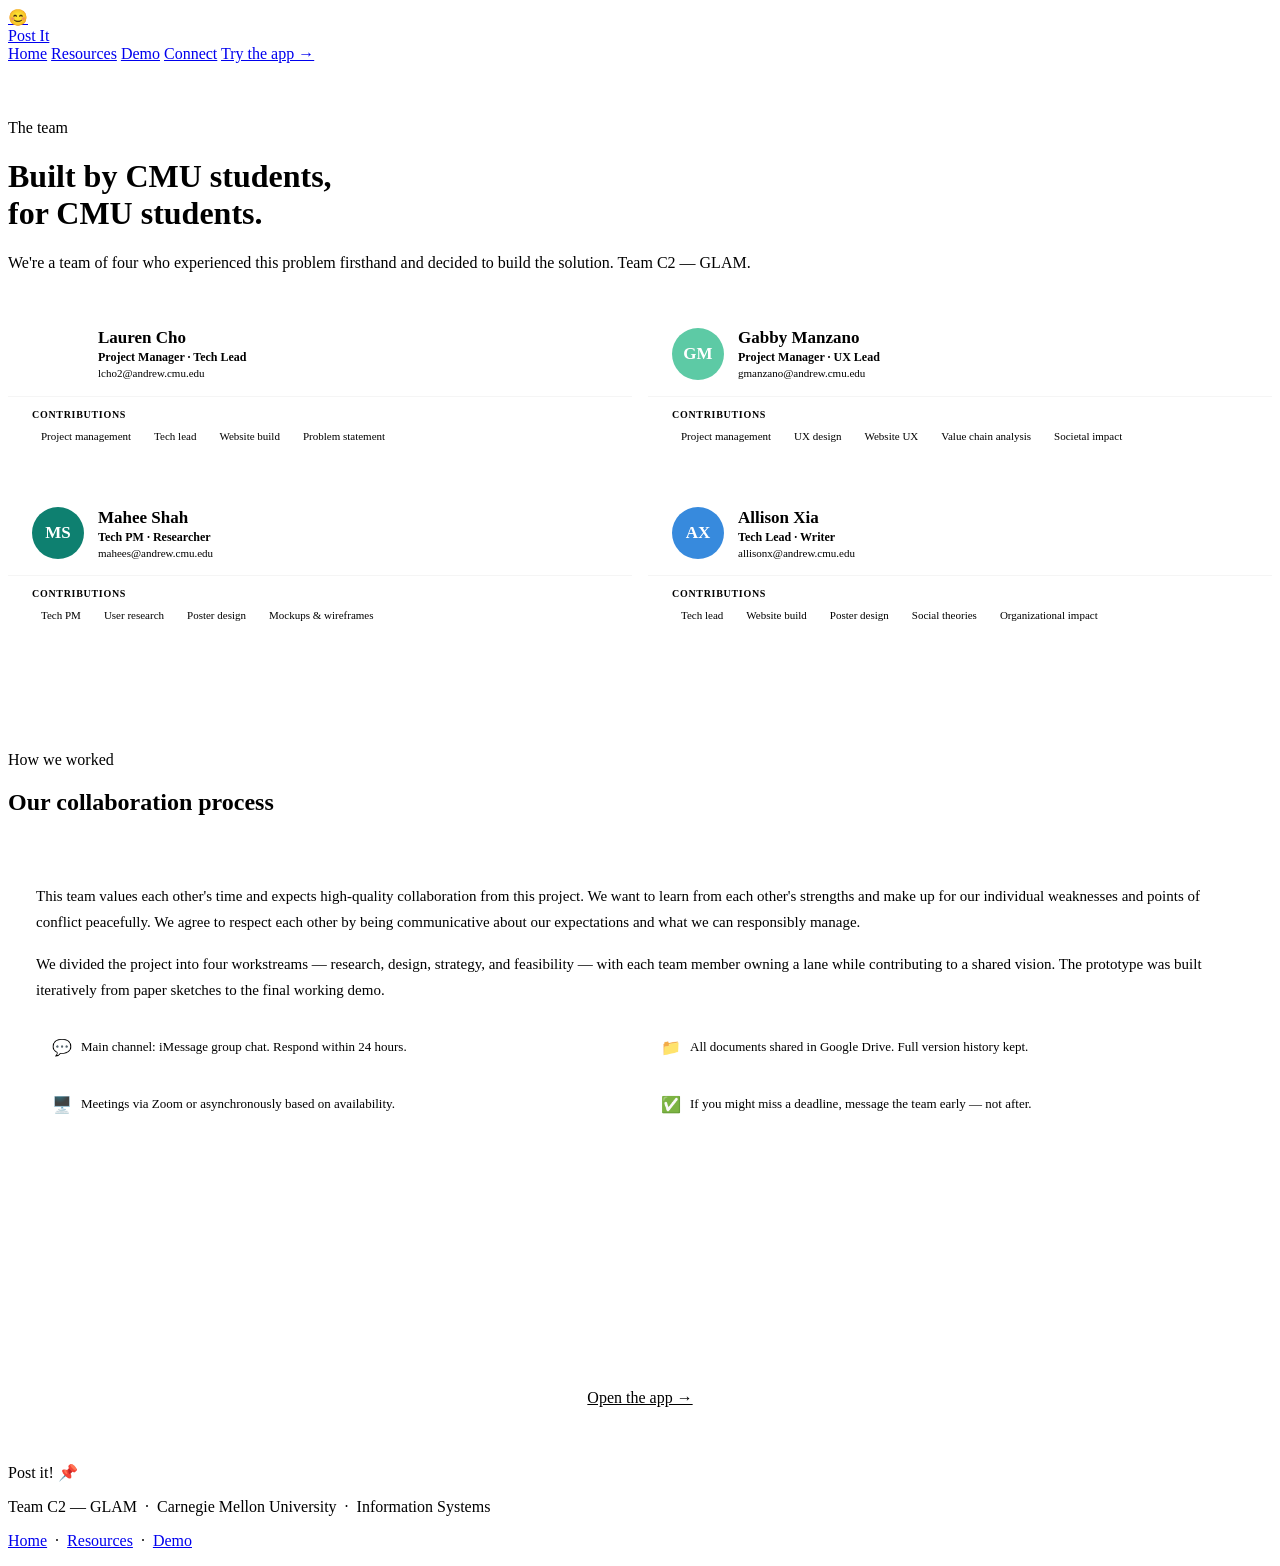
==== connect.html @ 8b3ae2ce "Add files via upload" ====
<!DOCTYPE html>
<html lang="en">
<head>
<meta charset="UTF-8">
<meta name="viewport" content="width=device-width, initial-scale=1.0">
<title>Post it! — Connect</title>
<link rel="stylesheet" href="css/style.css">
<style>
.connect-hero { background: var(--white); border-bottom: 1px solid var(--border); padding: 3.5rem 0 2.5rem; }
.team-grid { display: grid; grid-template-columns: repeat(2,1fr); gap: 16px; margin-top: 2rem; }
.team-card {
  background: var(--white); border: 1px solid var(--border);
  border-radius: var(--r-card); overflow: hidden;
  box-shadow: var(--shadow);
  transition: transform 0.2s, box-shadow 0.2s;
}
.team-card:hover { transform: translateY(-3px); box-shadow: var(--shadow-lg); }
.team-card-top { padding: 1.5rem 1.5rem 1rem; display: flex; align-items: center; gap: 14px; }
.team-avatar {
  width: 52px; height: 52px; border-radius: 50%;
  display: flex; align-items: center; justify-content: center;
  font-family: 'Fraunces', serif; font-size: 17px; font-weight: 800;
  color: #fff; flex-shrink: 0;
}
.team-name { font-family: 'Fraunces', serif; font-size: 17px; font-weight: 700; color: var(--ink); }
.team-role { font-size: 12px; color: var(--teal); font-weight: 600; margin-top: 2px; }
.team-email { font-size: 11px; color: var(--ink-light); margin-top: 2px; }
.team-card-body { padding: 0 1.5rem 1.4rem; border-top: 1px solid #f5f5f5; padding-top: 12px; }
.team-contrib-label { font-size: 10px; font-weight: 700; text-transform: uppercase; letter-spacing: 0.07em; color: var(--teal); margin-bottom: 7px; }
.team-contrib-list { display: flex; flex-wrap: wrap; gap: 5px; }
.tc-tag { font-size: 11px; background: var(--teal-light); color: var(--teal-dark); padding: 3px 9px; border-radius: 10px; font-weight: 500; }
.process-section { background: var(--bg); padding: 4rem 0; border-top: 1px solid var(--border); }
.process-card { background: var(--white); border: 1px solid var(--border); border-radius: var(--r-card); padding: 1.75rem; box-shadow: var(--shadow); margin-top: 1.5rem; }
.process-card p { font-size: 15px; color: var(--ink-mid); line-height: 1.75; margin-bottom: 1rem; }
.process-card p:last-child { margin: 0; }
.norms-grid { display: grid; grid-template-columns: repeat(2,1fr); gap: 10px; margin-top: 1.25rem; }
.norm-item { background: var(--bg); border: 1px solid var(--border); border-radius: var(--r-md); padding: 0.85rem 1rem; display: flex; align-items: flex-start; gap: 9px; }
.norm-icon { font-size: 16px; flex-shrink: 0; margin-top: 1px; }
.norm-text { font-size: 13px; color: var(--ink-mid); line-height: 1.5; }
.cta-section { background: var(--teal); padding: 3.5rem 0; text-align: center; }
.cta-section h2 { font-family: 'Fraunces', serif; font-size: 28px; font-weight: 800; color: #fff; margin-bottom: 10px; }
.cta-section p { font-size: 16px; color: rgba(255,255,255,0.75); margin-bottom: 1.5rem; }
@media(max-width:768px){ .team-grid,.norms-grid{grid-template-columns:1fr} }
</style>
</head>
<body>
<nav>
  <a href="index.html" class="nav-brand"><div class="nav-logo">😊</div>Post It</a>
  <div class="nav-links">
    <a href="index.html">Home</a>
    <a href="resources.html">Resources</a>
    <a href="demo.html">Demo</a>
    <a href="connect.html">Connect</a>
    <a href="demo.html" class="nav-cta">Try the app →</a>
  </div>
</nav>

<div class="connect-hero">
  <div class="container">
    <div class="eyebrow"><div class="eyebrow-pip"></div>The team</div>
    <h1 class="section-title">Built by CMU students,<br>for CMU students.</h1>
    <p class="section-sub">We're a team of four who experienced this problem firsthand and decided to build the solution. Team C2 — GLAM.</p>
    <div class="team-grid reveal">
      <div class="team-card">
        <div class="team-card-top">
          <div class="team-avatar" style="background:var(--teal)">LC</div>
          <div>
            <div class="team-name">Lauren Cho</div>
            <div class="team-role">Project Manager · Tech Lead</div>
            <div class="team-email">lcho2@andrew.cmu.edu</div>
          </div>
        </div>
        <div class="team-card-body">
          <div class="team-contrib-label">Contributions</div>
          <div class="team-contrib-list">
            <span class="tc-tag">Project management</span>
            <span class="tc-tag">Tech lead</span>
            <span class="tc-tag">Website build</span>
            <span class="tc-tag">Problem statement</span>
          </div>
        </div>
      </div>
      <div class="team-card">
        <div class="team-card-top">
          <div class="team-avatar" style="background:#5dcaa5">GM</div>
          <div>
            <div class="team-name">Gabby Manzano</div>
            <div class="team-role">Project Manager · UX Lead</div>
            <div class="team-email">gmanzano@andrew.cmu.edu</div>
          </div>
        </div>
        <div class="team-card-body">
          <div class="team-contrib-label">Contributions</div>
          <div class="team-contrib-list">
            <span class="tc-tag">Project management</span>
            <span class="tc-tag">UX design</span>
            <span class="tc-tag">Website UX</span>
            <span class="tc-tag">Value chain analysis</span>
            <span class="tc-tag">Societal impact</span>
          </div>
        </div>
      </div>
      <div class="team-card">
        <div class="team-card-top">
          <div class="team-avatar" style="background:#0e8070">MS</div>
          <div>
            <div class="team-name">Mahee Shah</div>
            <div class="team-role">Tech PM · Researcher</div>
            <div class="team-email">mahees@andrew.cmu.edu</div>
          </div>
        </div>
        <div class="team-card-body">
          <div class="team-contrib-label">Contributions</div>
          <div class="team-contrib-list">
            <span class="tc-tag">Tech PM</span>
            <span class="tc-tag">User research</span>
            <span class="tc-tag">Poster design</span>
            <span class="tc-tag">Mockups & wireframes</span>
          </div>
        </div>
      </div>
      <div class="team-card">
        <div class="team-card-top">
          <div class="team-avatar" style="background:#378add">AX</div>
          <div>
            <div class="team-name">Allison Xia</div>
            <div class="team-role">Tech Lead · Writer</div>
            <div class="team-email">allisonx@andrew.cmu.edu</div>
          </div>
        </div>
        <div class="team-card-body">
          <div class="team-contrib-label">Contributions</div>
          <div class="team-contrib-list">
            <span class="tc-tag">Tech lead</span>
            <span class="tc-tag">Website build</span>
            <span class="tc-tag">Poster design</span>
            <span class="tc-tag">Social theories</span>
            <span class="tc-tag">Organizational impact</span>
          </div>
        </div>
      </div>
    </div>
  </div>
</div>

<section class="process-section">
  <div class="container">
    <div class="eyebrow reveal"><div class="eyebrow-pip"></div>How we worked</div>
    <h2 class="section-title reveal">Our collaboration process</h2>
    <div class="process-card reveal">
      <p>This team values each other's time and expects high-quality collaboration from this project. We want to learn from each other's strengths and make up for our individual weaknesses and points of conflict peacefully. We agree to respect each other by being communicative about our expectations and what we can responsibly manage.</p>
      <p>We divided the project into four workstreams — research, design, strategy, and feasibility — with each team member owning a lane while contributing to a shared vision. The prototype was built iteratively from paper sketches to the final working demo.</p>
      <div class="norms-grid">
        <div class="norm-item"><span class="norm-icon">💬</span><span class="norm-text">Main channel: iMessage group chat. Respond within 24 hours.</span></div>
        <div class="norm-item"><span class="norm-icon">📁</span><span class="norm-text">All documents shared in Google Drive. Full version history kept.</span></div>
        <div class="norm-item"><span class="norm-icon">🖥️</span><span class="norm-text">Meetings via Zoom or asynchronously based on availability.</span></div>
        <div class="norm-item"><span class="norm-icon">✅</span><span class="norm-text">If you might miss a deadline, message the team early — not after.</span></div>
      </div>
    </div>
  </div>
</section>

<div class="cta-section">
  <div class="container">
    <h2>Try Post it! yourself</h2>
    <p>The full interactive demo is live — swipe through events, filter by category, and explore the map.</p>
    <a href="demo.html" class="btn-primary" style="background:#fff;color:var(--teal-dark)">Open the app →</a>
  </div>
</div>

<footer>
  <div class="foot-brand">Post it! 📌</div>
  <p>Team C2 — GLAM &nbsp;·&nbsp; Carnegie Mellon University &nbsp;·&nbsp; Information Systems</p>
  <p style="margin-top:6px"><a href="index.html">Home</a> &nbsp;·&nbsp; <a href="resources.html">Resources</a> &nbsp;·&nbsp; <a href="demo.html">Demo</a></p>
</footer>
<script src="js/main.js"></script>
</body>
</html>
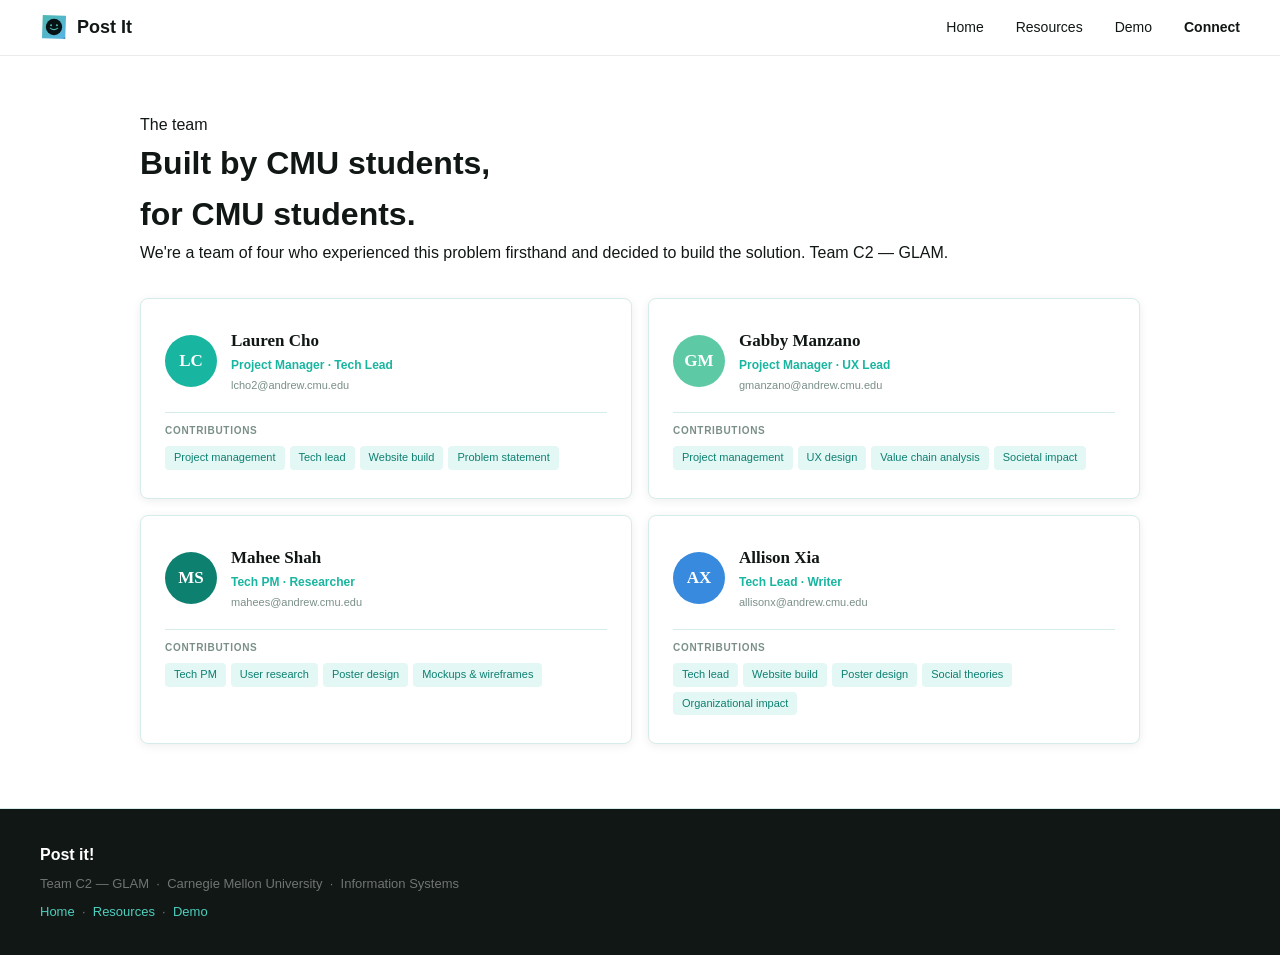
==== commit cd37dae8: "Add files via upload" ====
--- a/connect.html
+++ b/connect.html
@@ -6,52 +6,29 @@
 <title>Post it! — Connect</title>
 <link rel="stylesheet" href="css/style.css">
 <style>
-.connect-hero { background: var(--white); border-bottom: 1px solid var(--border); padding: 3.5rem 0 2.5rem; }
+.connect-hero { background: var(--white); border-bottom: 1px solid var(--border); padding: 3.5rem 0 4rem; }
 .team-grid { display: grid; grid-template-columns: repeat(2,1fr); gap: 16px; margin-top: 2rem; }
-.team-card {
-  background: var(--white); border: 1px solid var(--border);
-  border-radius: var(--r-card); overflow: hidden;
-  box-shadow: var(--shadow);
-  transition: transform 0.2s, box-shadow 0.2s;
-}
+.team-card { background: var(--white); border: 1px solid var(--border); border-radius: var(--r-card); padding: 1.75rem 1.5rem; box-shadow: var(--shadow); transition: transform 0.2s, box-shadow 0.2s; }
 .team-card:hover { transform: translateY(-3px); box-shadow: var(--shadow-lg); }
-.team-card-top { padding: 1.5rem 1.5rem 1rem; display: flex; align-items: center; gap: 14px; }
-.team-avatar {
-  width: 52px; height: 52px; border-radius: 50%;
-  display: flex; align-items: center; justify-content: center;
-  font-family: 'Fraunces', serif; font-size: 17px; font-weight: 800;
-  color: #fff; flex-shrink: 0;
-}
+.team-card-top { display: flex; align-items: center; gap: 14px; margin-bottom: 1.1rem; }
+.team-avatar { width: 52px; height: 52px; border-radius: 50%; display: flex; align-items: center; justify-content: center; font-family: 'Fraunces', serif; font-size: 17px; font-weight: 800; color: #fff; flex-shrink: 0; }
 .team-name { font-family: 'Fraunces', serif; font-size: 17px; font-weight: 700; color: var(--ink); }
 .team-role { font-size: 12px; color: var(--teal); font-weight: 600; margin-top: 2px; }
 .team-email { font-size: 11px; color: var(--ink-light); margin-top: 2px; }
-.team-card-body { padding: 0 1.5rem 1.4rem; border-top: 1px solid #f5f5f5; padding-top: 12px; }
-.team-contrib-label { font-size: 10px; font-weight: 700; text-transform: uppercase; letter-spacing: 0.07em; color: var(--teal); margin-bottom: 7px; }
+.team-contrib-label { font-size: 10px; font-weight: 700; text-transform: uppercase; letter-spacing: 0.07em; color: var(--ink-light); margin-bottom: 7px; border-top: 1px solid var(--border); padding-top: 10px; }
 .team-contrib-list { display: flex; flex-wrap: wrap; gap: 5px; }
-.tc-tag { font-size: 11px; background: var(--teal-light); color: var(--teal-dark); padding: 3px 9px; border-radius: 10px; font-weight: 500; }
-.process-section { background: var(--bg); padding: 4rem 0; border-top: 1px solid var(--border); }
-.process-card { background: var(--white); border: 1px solid var(--border); border-radius: var(--r-card); padding: 1.75rem; box-shadow: var(--shadow); margin-top: 1.5rem; }
-.process-card p { font-size: 15px; color: var(--ink-mid); line-height: 1.75; margin-bottom: 1rem; }
-.process-card p:last-child { margin: 0; }
-.norms-grid { display: grid; grid-template-columns: repeat(2,1fr); gap: 10px; margin-top: 1.25rem; }
-.norm-item { background: var(--bg); border: 1px solid var(--border); border-radius: var(--r-md); padding: 0.85rem 1rem; display: flex; align-items: flex-start; gap: 9px; }
-.norm-icon { font-size: 16px; flex-shrink: 0; margin-top: 1px; }
-.norm-text { font-size: 13px; color: var(--ink-mid); line-height: 1.5; }
-.cta-section { background: var(--teal); padding: 3.5rem 0; text-align: center; }
-.cta-section h2 { font-family: 'Fraunces', serif; font-size: 28px; font-weight: 800; color: #fff; margin-bottom: 10px; }
-.cta-section p { font-size: 16px; color: rgba(255,255,255,0.75); margin-bottom: 1.5rem; }
-@media(max-width:768px){ .team-grid,.norms-grid{grid-template-columns:1fr} }
+.tc-tag { font-size: 11px; background: var(--teal-light); color: var(--teal-dark); padding: 3px 9px; border-radius: 4px; font-weight: 500; }
+@media(max-width:768px){ .team-grid{grid-template-columns:1fr} }
 </style>
 </head>
 <body>
 <nav>
-  <a href="index.html" class="nav-brand"><div class="nav-logo">😊</div>Post It</a>
+  <a href="index.html" class="nav-brand"><img src="logo.svg" alt="Post It! logo" style="width:28px;height:28px;display:block">Post It</a>
   <div class="nav-links">
     <a href="index.html">Home</a>
     <a href="resources.html">Resources</a>
     <a href="demo.html">Demo</a>
     <a href="connect.html">Connect</a>
-    <a href="demo.html" class="nav-cta">Try the app →</a>
   </div>
 </nav>
 
@@ -70,14 +47,12 @@
             <div class="team-email">lcho2@andrew.cmu.edu</div>
           </div>
         </div>
-        <div class="team-card-body">
-          <div class="team-contrib-label">Contributions</div>
-          <div class="team-contrib-list">
-            <span class="tc-tag">Project management</span>
-            <span class="tc-tag">Tech lead</span>
-            <span class="tc-tag">Website build</span>
-            <span class="tc-tag">Problem statement</span>
-          </div>
+        <div class="team-contrib-label">Contributions</div>
+        <div class="team-contrib-list">
+          <span class="tc-tag">Project management</span>
+          <span class="tc-tag">Tech lead</span>
+          <span class="tc-tag">Website build</span>
+          <span class="tc-tag">Problem statement</span>
         </div>
       </div>
       <div class="team-card">
@@ -89,15 +64,12 @@
             <div class="team-email">gmanzano@andrew.cmu.edu</div>
           </div>
         </div>
-        <div class="team-card-body">
-          <div class="team-contrib-label">Contributions</div>
-          <div class="team-contrib-list">
-            <span class="tc-tag">Project management</span>
-            <span class="tc-tag">UX design</span>
-            <span class="tc-tag">Website UX</span>
-            <span class="tc-tag">Value chain analysis</span>
-            <span class="tc-tag">Societal impact</span>
-          </div>
+        <div class="team-contrib-label">Contributions</div>
+        <div class="team-contrib-list">
+          <span class="tc-tag">Project management</span>
+          <span class="tc-tag">UX design</span>
+          <span class="tc-tag">Value chain analysis</span>
+          <span class="tc-tag">Societal impact</span>
         </div>
       </div>
       <div class="team-card">
@@ -109,14 +81,12 @@
             <div class="team-email">mahees@andrew.cmu.edu</div>
           </div>
         </div>
-        <div class="team-card-body">
-          <div class="team-contrib-label">Contributions</div>
-          <div class="team-contrib-list">
-            <span class="tc-tag">Tech PM</span>
-            <span class="tc-tag">User research</span>
-            <span class="tc-tag">Poster design</span>
-            <span class="tc-tag">Mockups & wireframes</span>
-          </div>
+        <div class="team-contrib-label">Contributions</div>
+        <div class="team-contrib-list">
+          <span class="tc-tag">Tech PM</span>
+          <span class="tc-tag">User research</span>
+          <span class="tc-tag">Poster design</span>
+          <span class="tc-tag">Mockups & wireframes</span>
         </div>
       </div>
       <div class="team-card">
@@ -128,48 +98,21 @@
             <div class="team-email">allisonx@andrew.cmu.edu</div>
           </div>
         </div>
-        <div class="team-card-body">
-          <div class="team-contrib-label">Contributions</div>
-          <div class="team-contrib-list">
-            <span class="tc-tag">Tech lead</span>
-            <span class="tc-tag">Website build</span>
-            <span class="tc-tag">Poster design</span>
-            <span class="tc-tag">Social theories</span>
-            <span class="tc-tag">Organizational impact</span>
-          </div>
+        <div class="team-contrib-label">Contributions</div>
+        <div class="team-contrib-list">
+          <span class="tc-tag">Tech lead</span>
+          <span class="tc-tag">Website build</span>
+          <span class="tc-tag">Poster design</span>
+          <span class="tc-tag">Social theories</span>
+          <span class="tc-tag">Organizational impact</span>
         </div>
       </div>
     </div>
   </div>
 </div>
 
-<section class="process-section">
-  <div class="container">
-    <div class="eyebrow reveal"><div class="eyebrow-pip"></div>How we worked</div>
-    <h2 class="section-title reveal">Our collaboration process</h2>
-    <div class="process-card reveal">
-      <p>This team values each other's time and expects high-quality collaboration from this project. We want to learn from each other's strengths and make up for our individual weaknesses and points of conflict peacefully. We agree to respect each other by being communicative about our expectations and what we can responsibly manage.</p>
-      <p>We divided the project into four workstreams — research, design, strategy, and feasibility — with each team member owning a lane while contributing to a shared vision. The prototype was built iteratively from paper sketches to the final working demo.</p>
-      <div class="norms-grid">
-        <div class="norm-item"><span class="norm-icon">💬</span><span class="norm-text">Main channel: iMessage group chat. Respond within 24 hours.</span></div>
-        <div class="norm-item"><span class="norm-icon">📁</span><span class="norm-text">All documents shared in Google Drive. Full version history kept.</span></div>
-        <div class="norm-item"><span class="norm-icon">🖥️</span><span class="norm-text">Meetings via Zoom or asynchronously based on availability.</span></div>
-        <div class="norm-item"><span class="norm-icon">✅</span><span class="norm-text">If you might miss a deadline, message the team early — not after.</span></div>
-      </div>
-    </div>
-  </div>
-</section>
-
-<div class="cta-section">
-  <div class="container">
-    <h2>Try Post it! yourself</h2>
-    <p>The full interactive demo is live — swipe through events, filter by category, and explore the map.</p>
-    <a href="demo.html" class="btn-primary" style="background:#fff;color:var(--teal-dark)">Open the app →</a>
-  </div>
-</div>
-
 <footer>
-  <div class="foot-brand">Post it! 📌</div>
+  <div class="foot-brand">Post it!</div>
   <p>Team C2 — GLAM &nbsp;·&nbsp; Carnegie Mellon University &nbsp;·&nbsp; Information Systems</p>
   <p style="margin-top:6px"><a href="index.html">Home</a> &nbsp;·&nbsp; <a href="resources.html">Resources</a> &nbsp;·&nbsp; <a href="demo.html">Demo</a></p>
 </footer>
--- a/css/style.css
+++ b/css/style.css
@@ -0,0 +1,109 @@
+@import url('https://fonts.googleapis.com/css2?family=Plus+Jakarta+Sans:wght@300;400;500;600&display=swap');
+
+:root {
+  --teal: #18b5a0;
+  --teal-light: #e3f7f5;
+  --teal-mid: #4dcfbe;
+  --teal-dark: #0e8070;
+  --teal-deeper: #085f54;
+  --periwinkle: #b8c0e8;
+  --periwinkle-bg: #c8ccee;
+  --ink: #111714;
+  --ink-mid: #3a4f4a;
+  --ink-light: #7a8f8a;
+  --bg: #f5f6f6;
+  --white: #ffffff;
+  --cream: #f5f0e8;
+  --border: #d6ecea;
+  --shadow: 0 2px 10px rgba(0,0,0,0.07);
+  --shadow-lg: 0 8px 32px rgba(0,0,0,0.10);
+  --r-sm: 4px;
+  --r-md: 6px;
+  --r-lg: 8px;
+  --r-card: 8px;
+  --r-phone: 16px;
+}
+
+*, *::before, *::after { box-sizing: border-box; margin: 0; padding: 0; }
+html { scroll-behavior: smooth; }
+body {
+  font-family: 'Helvetica Neue', Helvetica, Arial, sans-serif;
+  background: var(--white); color: var(--ink); line-height: 1.6; overflow-x: hidden;
+}
+h1, h2, h3, h4 { font-family: 'Helvetica Neue', Helvetica, Arial, sans-serif; }
+
+/* ── NAV ── */
+nav {
+  position: sticky; top: 0; z-index: 200;
+  background: var(--white);
+  border-bottom: 1px solid #ebebeb;
+  height: 56px;
+  display: flex; align-items: center;
+  padding: 0 2.5rem;
+  justify-content: space-between;
+}
+.nav-brand {
+  font-family: 'Helvetica Neue', Helvetica, Arial, sans-serif;
+  font-size: 18px; font-weight: 700;
+  color: var(--ink);
+  display: flex; align-items: center; gap: 9px;
+  text-decoration: none;
+}
+.nav-logo {
+  width: 28px; height: 28px; border-radius: 50%;
+  background: #1a2320;
+  display: flex; align-items: center; justify-content: center;
+  font-size: 14px; line-height: 1;
+}
+.nav-links { display: flex; align-items: center; gap: 2rem; }
+.nav-links a {
+  font-size: 14px; font-weight: 400;
+  color: var(--ink); text-decoration: none;
+  transition: color 0.15s;
+}
+.nav-links a:hover { color: var(--teal); }
+.nav-links a.active { color: var(--ink); font-weight: 600; }
+
+/* ── SHARED ── */
+.container { max-width: 1080px; margin: 0 auto; padding: 0 2.5rem; }
+.section { padding: 5rem 0; }
+
+/* ── BUTTONS ── */
+.btn-primary {
+  display: inline-flex; align-items: center; gap: 8px;
+  background: var(--ink); color: #fff;
+  padding: 11px 24px; border-radius: var(--r-md);
+  font-family: 'Plus Jakarta Sans', sans-serif;
+  font-size: 14px; font-weight: 500;
+  text-decoration: none; border: none; cursor: pointer;
+  transition: background 0.2s;
+}
+.btn-primary:hover { background: #2a3f38; }
+.btn-secondary {
+  display: inline-flex; align-items: center; gap: 8px;
+  background: transparent; color: var(--ink);
+  padding: 11px 24px; border-radius: var(--r-md);
+  font-family: 'Plus Jakarta Sans', sans-serif;
+  font-size: 14px; font-weight: 500;
+  text-decoration: none; border: 1.5px solid rgba(0,0,0,0.2); cursor: pointer;
+  transition: border-color 0.2s;
+}
+.btn-secondary:hover { border-color: var(--ink); }
+
+/* ── REVEAL ── */
+.reveal { opacity: 0; transform: translateY(20px); transition: opacity 0.55s ease, transform 0.55s ease; }
+.reveal.visible { opacity: 1; transform: none; }
+
+/* ── FOOTER ── */
+footer {
+  background: var(--ink); color: rgba(255,255,255,0.4);
+  padding: 2rem 2.5rem; font-size: 13px; line-height: 1.7;
+}
+footer .foot-brand { font-family: 'Helvetica Neue', Helvetica, Arial, sans-serif; font-size: 16px; font-weight: 700; color: #fff; margin-bottom: 4px; }
+footer a { color: var(--teal-mid); text-decoration: none; }
+
+@media (max-width: 768px) {
+  nav { padding: 0 1.25rem; }
+  .container { padding: 0 1.25rem; }
+  .nav-links a:not(:last-child) { display: none; }
+}
